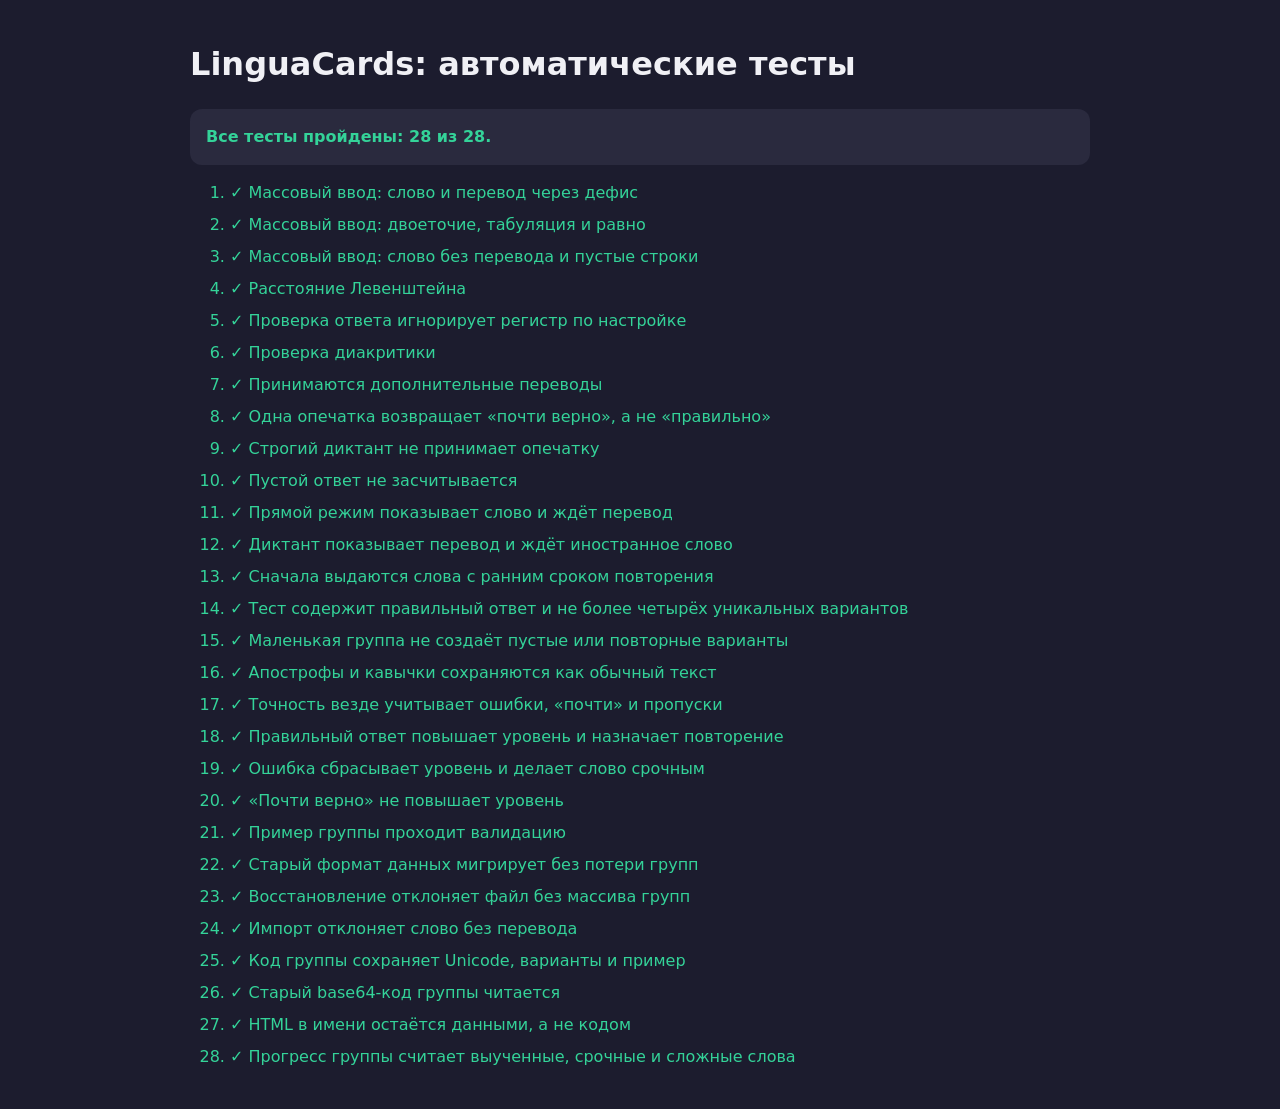
==== tests.html @ a44520cf "Add dictation mode and spaced repetition" ====
<!DOCTYPE html>
<html lang="ru">
<head>
  <meta charset="UTF-8">
  <meta name="viewport" content="width=device-width, initial-scale=1.0">
  <title>LinguaCards — тесты</title>
  <style>
    body { max-width: 900px; margin: 40px auto; padding: 0 20px; font: 16px/1.5 system-ui, sans-serif; background: #1c1c2e; color: #f0f0f5; }
    #testSummary { padding: 16px; border-radius: 12px; background: #2a2a3e; font-weight: 700; }
    #testSummary.passed { color: #34d399; }
    #testSummary.failed { color: #f87171; }
    li { margin: 8px 0; }
    .pass { color: #34d399; }
    .fail { color: #f87171; }
    pre { white-space: pre-wrap; color: #fbbf24; }
  </style>
  <script src="core.js" defer></script>
  <script src="tests.js" defer></script>
</head>
<body>
  <h1>LinguaCards: автоматические тесты</h1>
  <p id="testSummary">Выполняются…</p>
  <ol id="testResults"></ol>
</body>
</html>
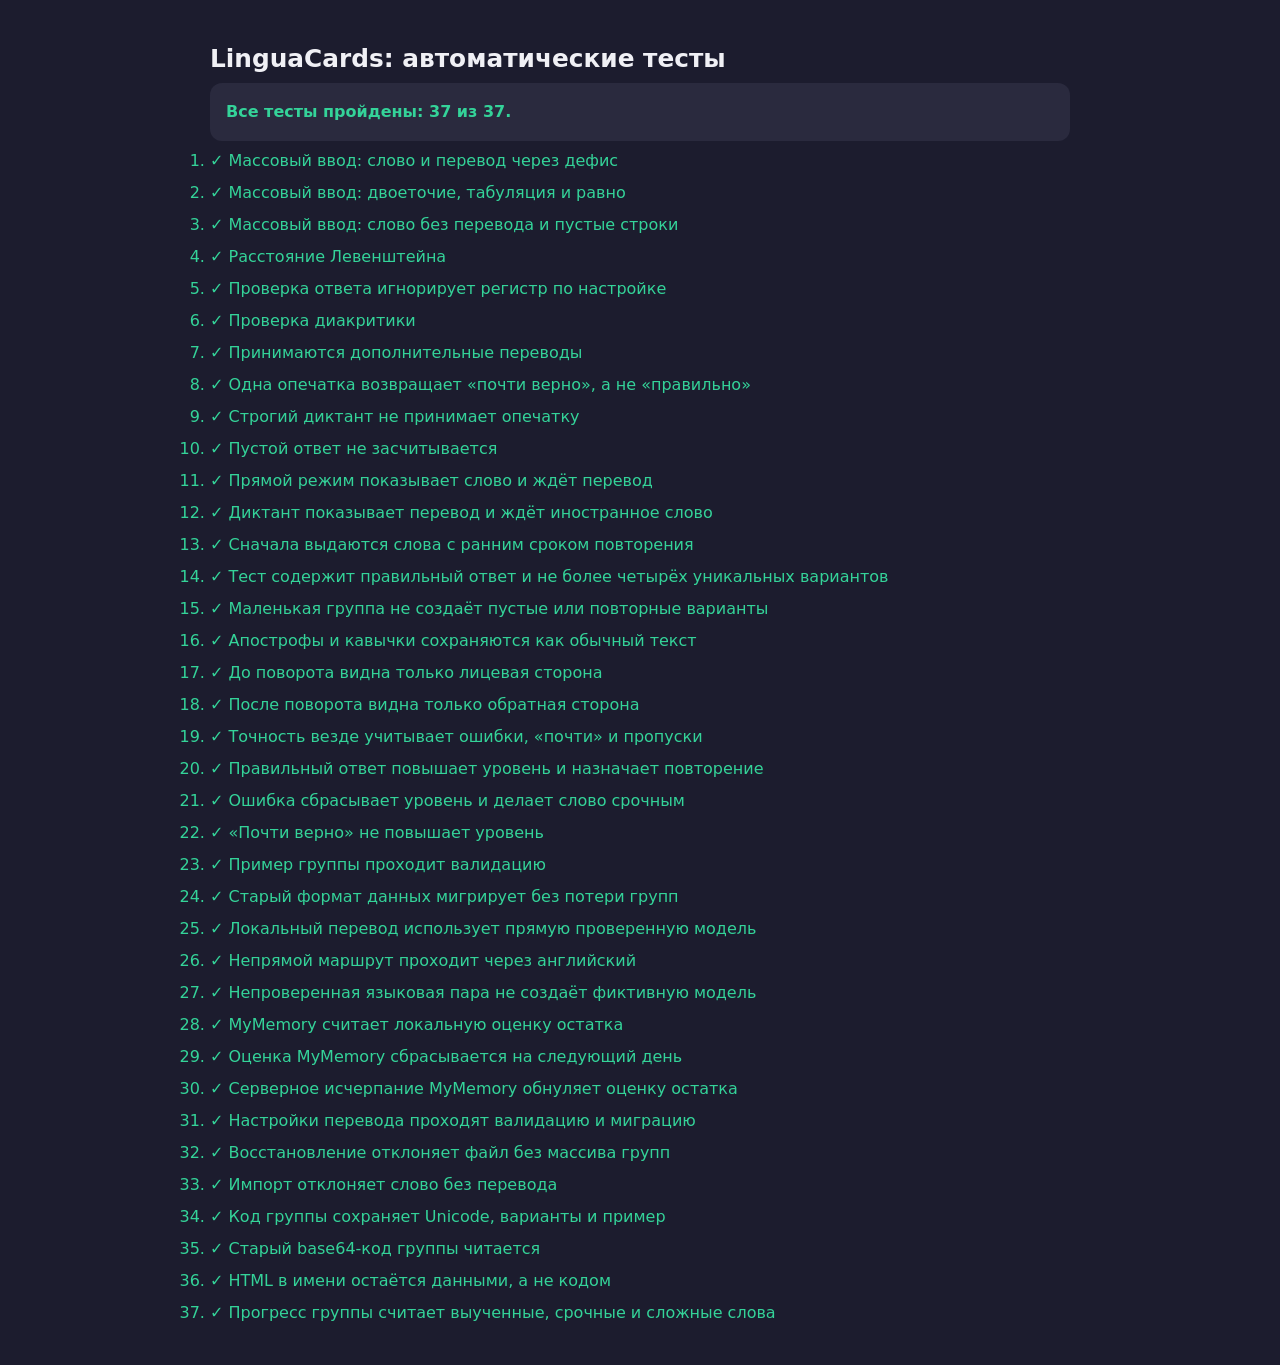
==== commit 18b38a3c: "Add local and MyMemory translation providers" ====
--- a/tests.html
+++ b/tests.html
@@ -4,6 +4,7 @@
   <meta charset="UTF-8">
   <meta name="viewport" content="width=device-width, initial-scale=1.0">
   <title>LinguaCards — тесты</title>
+  <link rel="stylesheet" href="styles.css">
   <style>
     body { max-width: 900px; margin: 40px auto; padding: 0 20px; font: 16px/1.5 system-ui, sans-serif; background: #1c1c2e; color: #f0f0f5; }
     #testSummary { padding: 16px; border-radius: 12px; background: #2a2a3e; font-weight: 700; }
@@ -15,6 +16,7 @@
     pre { white-space: pre-wrap; color: #fbbf24; }
   </style>
   <script src="core.js" defer></script>
+  <script src="translation-models.js" defer></script>
   <script src="tests.js" defer></script>
 </head>
 <body>
--- a/styles.css
+++ b/styles.css
@@ -0,0 +1,519 @@
+*, *::before, *::after { box-sizing: border-box; margin: 0; padding: 0; }
+
+:root {
+  --accent: #6c63ff;
+  --accent-hover: #574fd6;
+  --success: #34d399;
+  --danger: #f87171;
+  --warning: #fbbf24;
+  --radius: 20px;
+  --radius-sm: 12px;
+  --blur: blur(24px);
+  --transition: 0.25s cubic-bezier(.4, 0, .2, 1);
+}
+
+[hidden] { display: none !important; }
+
+body {
+  font-family: -apple-system, BlinkMacSystemFont, "Segoe UI", sans-serif;
+  min-height: 100vh;
+  transition: background var(--transition), color var(--transition);
+  overflow-x: hidden;
+}
+
+body.dark {
+  background: linear-gradient(135deg, #1c1c2e 0%, #2a2a3e 100%);
+  color: #f0f0f5;
+  --glass-bg: rgba(255, 255, 255, .07);
+  --glass-border: rgba(255, 255, 255, .16);
+  --text-muted: rgba(240, 240, 245, .68);
+  --shadow: 0 8px 32px rgba(0, 0, 0, .35);
+  --input-bg: rgba(255, 255, 255, .09);
+}
+
+body.light {
+  background: linear-gradient(135deg, #e8e8f4 0%, #f0eef8 100%);
+  color: #1a1a2e;
+  --glass-bg: rgba(255, 255, 255, .65);
+  --glass-border: rgba(255, 255, 255, .85);
+  --text-muted: rgba(26, 26, 46, .68);
+  --shadow: 0 8px 32px rgba(100, 100, 160, .14);
+  --input-bg: rgba(255, 255, 255, .75);
+}
+
+button, input, textarea, select { font: inherit; }
+button { touch-action: manipulation; }
+button:disabled, input:disabled { opacity: .55; cursor: not-allowed; }
+
+button:focus-visible, input:focus-visible, textarea:focus-visible, select:focus-visible,
+[tabindex]:focus-visible, summary:focus-visible, a:focus-visible {
+  outline: 3px solid var(--warning);
+  outline-offset: 3px;
+}
+
+.sr-only {
+  position: absolute;
+  width: 1px;
+  height: 1px;
+  padding: 0;
+  margin: -1px;
+  overflow: hidden;
+  clip: rect(0, 0, 0, 0);
+  white-space: nowrap;
+  border: 0;
+}
+
+.skip-link {
+  position: fixed;
+  top: 8px;
+  left: 8px;
+  z-index: 1000;
+  padding: 10px 16px;
+  border-radius: 8px;
+  background: var(--accent);
+  color: #fff;
+  transform: translateY(-150%);
+}
+.skip-link:focus { transform: translateY(0); }
+
+.glass, .glass-sm {
+  background: var(--glass-bg);
+  backdrop-filter: var(--blur);
+  -webkit-backdrop-filter: var(--blur);
+  border: 1px solid var(--glass-border);
+  box-shadow: var(--shadow);
+}
+.glass { border-radius: var(--radius); }
+.glass-sm { border-radius: var(--radius-sm); }
+
+#app { position: relative; z-index: 1; min-height: 100vh; display: flex; flex-direction: column; }
+
+header {
+  display: flex;
+  align-items: center;
+  justify-content: space-between;
+  padding: 12px 24px;
+  position: sticky;
+  top: 0;
+  z-index: 100;
+  background: var(--glass-bg);
+  backdrop-filter: var(--blur);
+  -webkit-backdrop-filter: var(--blur);
+  border-bottom: 1px solid var(--glass-border);
+}
+
+.logo { font-size: 1.3rem; font-weight: 800; letter-spacing: -.5px; display: flex; align-items: center; gap: 8px; }
+.logo-text span { color: var(--accent); }
+.header-actions { display: flex; gap: 8px; align-items: center; }
+
+.icon-btn {
+  width: 44px;
+  height: 44px;
+  flex: 0 0 44px;
+  border-radius: 50%;
+  border: 1px solid var(--glass-border);
+  background: var(--glass-bg);
+  cursor: pointer;
+  display: inline-flex;
+  align-items: center;
+  justify-content: center;
+  font-size: 1rem;
+  transition: all var(--transition);
+  color: inherit;
+}
+.icon-btn:hover { background: var(--accent); color: #fff; border-color: var(--accent); }
+
+nav { display: flex; gap: 8px; padding: 14px 24px; justify-content: center; }
+.nav-btn {
+  min-height: 44px;
+  padding: 8px 20px;
+  border-radius: 999px;
+  border: 1px solid var(--glass-border);
+  background: var(--glass-bg);
+  cursor: pointer;
+  font-size: .88rem;
+  font-weight: 600;
+  color: inherit;
+  transition: all var(--transition);
+  white-space: nowrap;
+}
+.nav-btn:hover { background: rgba(108, 99, 255, .15); border-color: var(--accent); }
+.nav-btn.active { background: var(--accent); color: #fff; border-color: var(--accent); }
+
+main { flex: 1; padding: 0 24px 48px; max-width: 1040px; margin: 0 auto; width: 100%; }
+.page { display: none; animation: fadeIn .3s ease; }
+.page.active { display: block; }
+@keyframes fadeIn { from { opacity: 0; transform: translateY(8px); } to { opacity: 1; transform: translateY(0); } }
+
+h1 { font-size: 1.55rem; font-weight: 800; margin-bottom: 6px; }
+h2 { font-size: 1.15rem; font-weight: 800; }
+h3 { font-size: 1rem; font-weight: 700; }
+p { color: var(--text-muted); line-height: 1.6; }
+
+.btn {
+  min-height: 44px;
+  padding: 10px 20px;
+  border-radius: var(--radius-sm);
+  border: 1px solid transparent;
+  cursor: pointer;
+  font-size: .88rem;
+  font-weight: 700;
+  transition: all var(--transition);
+  display: inline-flex;
+  align-items: center;
+  justify-content: center;
+  gap: 6px;
+}
+.btn-primary { background: var(--accent); color: #fff; }
+.btn-primary:hover:not(:disabled) { background: var(--accent-hover); box-shadow: 0 4px 16px rgba(108, 99, 255, .35); }
+.btn-success { background: var(--success); color: #062b20; }
+.btn-danger { background: var(--danger); color: #3b0707; }
+.btn-success:hover:not(:disabled), .btn-danger:hover:not(:disabled) { filter: brightness(1.08); }
+.btn-ghost { background: var(--glass-bg); border-color: var(--glass-border); color: inherit; }
+.btn-ghost:hover:not(:disabled) { background: rgba(108, 99, 255, .12); border-color: var(--accent); }
+.btn-sm { min-height: 44px; padding: 8px 14px; font-size: .8rem; }
+.full-width { width: 100%; }
+.danger-text { color: var(--danger); }
+
+input, textarea, select {
+  width: 100%;
+  min-height: 44px;
+  padding: 10px 14px;
+  border-radius: var(--radius-sm);
+  border: 1px solid var(--glass-border);
+  background: var(--input-bg);
+  color: inherit;
+  font-size: .92rem;
+  transition: border-color var(--transition), box-shadow var(--transition);
+}
+input::placeholder, textarea::placeholder { color: var(--text-muted); }
+textarea { resize: vertical; }
+select option { background: #2a2a3e; color: #f0f0f5; }
+body.light select option { background: #fff; color: #1a1a2e; }
+
+label, .field-label, legend {
+  display: block;
+  margin-bottom: 6px;
+  font-size: .78rem;
+  font-weight: 700;
+  color: var(--text-muted);
+  letter-spacing: .4px;
+}
+.form-group { margin-bottom: 16px; }
+.no-margin { margin: 0; }
+.two-col { display: grid; grid-template-columns: 1fr 1fr; gap: 12px; }
+
+.section-header { display: flex; align-items: center; justify-content: space-between; margin-bottom: 18px; gap: 16px; }
+.section-heading { min-width: 0; }
+.section-actions { display: flex; gap: 8px; flex-shrink: 0; }
+.stats-subtitle { margin-bottom: 20px; }
+
+.groups-grid { display: grid; grid-template-columns: repeat(auto-fill, minmax(290px, 1fr)); gap: 16px; }
+.group-card { padding: 20px; transition: transform var(--transition); }
+.group-card:hover { transform: translateY(-3px); }
+.group-card-header { display: flex; align-items: flex-start; justify-content: space-between; gap: 10px; margin-bottom: 8px; }
+.group-card-heading { flex: 1; min-width: 0; }
+.group-title { font-size: 1.05rem; font-weight: 800; overflow-wrap: anywhere; }
+.group-meta { font-size: .8rem; color: var(--text-muted); margin-top: 5px; }
+.group-desc { font-size: .78rem; color: var(--text-muted); margin-top: 5px; overflow-wrap: anywhere; }
+.badge { display: inline-block; padding: 4px 10px; border-radius: 999px; font-size: .72rem; font-weight: 700; white-space: nowrap; }
+.badge-success { background: rgba(52, 211, 153, .18); color: var(--success); }
+.word-chips { display: flex; flex-wrap: wrap; gap: 5px; margin-top: 10px; }
+.word-chip { padding: 4px 9px; border-radius: 999px; font-size: .75rem; background: rgba(108, 99, 255, .1); border: 1px solid rgba(108, 99, 255, .25); overflow-wrap: anywhere; }
+.learning-meta { display: flex; flex-wrap: wrap; gap: 7px 12px; margin-top: 12px; font-size: .76rem; color: var(--text-muted); }
+.learning-meta strong { color: inherit; }
+.group-actions { display: flex; gap: 7px; margin-top: 16px; flex-wrap: wrap; }
+.group-actions .btn-danger { width: 44px; padding: 8px; }
+.empty-state { text-align: center; padding: 50px 20px; grid-column: 1 / -1; }
+.empty-state .es-icon { font-size: 3rem; margin-bottom: 14px; }
+.empty-state h2 { margin-bottom: 8px; }
+.empty-state p { margin-bottom: 18px; }
+.empty-actions { display: flex; justify-content: center; gap: 8px; flex-wrap: wrap; }
+
+.stats-top { display: grid; grid-template-columns: repeat(5, 1fr); gap: 12px; margin-bottom: 22px; }
+.stat-card { padding: 18px 10px; text-align: center; }
+.stat-num { font-size: 1.8rem; font-weight: 900; color: var(--accent); display: block; }
+.stat-label { font-size: .76rem; color: var(--text-muted); font-weight: 600; margin-top: 4px; }
+.stats-section { padding: 22px; margin-bottom: 14px; }
+.stats-section h2 { margin-bottom: 12px; }
+.stat-bar-wrap { margin-bottom: 16px; }
+.stat-bar-wrap:last-child { margin-bottom: 0; }
+.stat-bar-label { display: flex; justify-content: space-between; gap: 12px; font-size: .82rem; margin-bottom: 6px; font-weight: 600; }
+.stat-bar-track { height: 10px; background: var(--glass-bg); border-radius: 999px; overflow: hidden; border: 1px solid var(--glass-border); }
+.stat-bar-fill { height: 100%; border-radius: 999px; transition: width .6s ease; }
+.stat-learning { font-size: .74rem; color: var(--text-muted); margin-top: 5px; }
+.recent-list { display: flex; flex-direction: column; gap: 8px; }
+.recent-session { padding: 12px 16px; display: flex; align-items: center; gap: 12px; }
+.recent-icon { font-size: 1.3rem; }
+.recent-main { flex: 1; min-width: 0; }
+.recent-title { font-weight: 700; font-size: .88rem; overflow-wrap: anywhere; }
+.recent-date { font-size: .74rem; color: var(--text-muted); }
+.recent-result { text-align: right; flex-shrink: 0; }
+.recent-pct { font-weight: 900; }
+.recent-count { font-size: .72rem; color: var(--text-muted); }
+.empty-note { text-align: center; padding: 16px 0; }
+
+.modal-overlay {
+  position: fixed;
+  inset: 0;
+  z-index: 300;
+  display: flex;
+  align-items: center;
+  justify-content: center;
+  background: rgba(0, 0, 0, .55);
+  backdrop-filter: blur(10px);
+  -webkit-backdrop-filter: blur(10px);
+  padding: 20px;
+  overflow-y: auto;
+}
+.modal {
+  padding: 26px;
+  max-width: 680px;
+  width: 100%;
+  max-height: calc(100dvh - 40px);
+  overflow-y: auto;
+  animation: modalIn .2s ease;
+}
+@keyframes modalIn { from { opacity: 0; transform: scale(.97); } to { opacity: 1; transform: scale(1); } }
+.modal-header { display: flex; align-items: center; justify-content: space-between; gap: 12px; margin-bottom: 20px; }
+.modal-header h2 { overflow-wrap: anywhere; }
+.modal-footer { display: flex; gap: 10px; justify-content: flex-end; margin-top: 20px; flex-wrap: wrap; }
+.small-modal { max-width: 480px; }
+.small-modal > p, .small-modal form > p { margin-bottom: 14px; }
+.confirm-modal { max-width: 400px; }
+.settings-modal { max-width: 580px; }
+
+.tab-switcher { display: flex; gap: 6px; margin-bottom: 18px; background: var(--glass-bg); border: 1px solid var(--glass-border); border-radius: var(--radius-sm); padding: 4px; }
+.tab-btn { flex: 1; min-height: 44px; padding: 8px; border-radius: 9px; border: none; background: transparent; cursor: pointer; font-size: .85rem; font-weight: 700; color: var(--text-muted); }
+.tab-btn.active { background: var(--accent); color: #fff; }
+.tab-content { display: none; }
+.tab-content.active { display: block; }
+
+.words-editor { max-height: 400px; overflow-y: auto; padding: 2px 4px 2px 2px; margin-bottom: 8px; }
+.word-row { padding: 10px; margin-bottom: 10px; border: 1px solid var(--glass-border); border-radius: var(--radius-sm); background: rgba(108, 99, 255, .04); }
+.word-row-main { display: grid; grid-template-columns: minmax(0, 1fr) 24px minmax(0, 1fr) auto; gap: 7px; align-items: end; }
+.word-field { min-width: 0; }
+.word-field label { font-size: .68rem; margin-bottom: 4px; }
+.word-row-actions { display: flex; gap: 5px; }
+.lang-sep { display: flex; align-items: center; justify-content: center; color: var(--text-muted); min-height: 44px; }
+.translate-btn, .remove-word-btn { width: 44px; height: 44px; padding: 0; }
+.remove-word-btn { background: transparent; border: 1px solid transparent; color: var(--text-muted); border-radius: 50%; cursor: pointer; font-size: 1rem; }
+.remove-word-btn:hover { background: var(--danger); color: #3b0707; }
+.word-details { margin-top: 10px; }
+.word-details summary { cursor: pointer; color: var(--text-muted); font-size: .78rem; min-height: 32px; padding: 6px 0; }
+.word-details-grid { display: grid; grid-template-columns: 1fr 1fr; gap: 10px; padding-top: 8px; }
+.word-details-grid .wide { grid-column: 1 / -1; }
+.word-details label { font-size: .68rem; }
+.add-word-row { margin-top: 4px; }
+
+.bulk-textarea { min-height: 170px; font-family: ui-monospace, monospace; font-size: .85rem; line-height: 1.6; }
+.bulk-hint { font-size: .78rem; color: var(--text-muted); margin-top: 8px; line-height: 1.6; }
+.bulk-hint code { background: rgba(108, 99, 255, .12); padding: 1px 5px; border-radius: 4px; }
+.bulk-actions { display: flex; gap: 8px; margin-top: 10px; flex-wrap: wrap; align-items: center; }
+.bulk-status { font-size: .8rem; color: var(--text-muted); }
+.translate-all-progress { height: 6px; background: var(--glass-bg); border-radius: 999px; overflow: hidden; border: 1px solid var(--glass-border); margin-top: 10px; }
+.translate-all-bar { height: 100%; background: linear-gradient(90deg, var(--accent), var(--success)); transition: width .3s ease; width: 0; }
+.bulk-preview { margin-top: 12px; }
+.bulk-preview-title { font-size: .78rem; color: var(--text-muted); font-weight: 700; margin-bottom: 6px; }
+.bulk-preview-list { max-height: 170px; overflow-y: auto; }
+.bulk-preview-item { display: flex; gap: 8px; padding: 7px 9px; border-radius: 8px; font-size: .82rem; margin-bottom: 4px; align-items: center; }
+.bulk-preview-item.has-translate { background: rgba(52, 211, 153, .08); border: 1px solid rgba(52, 211, 153, .2); }
+.bulk-preview-item.no-translate { background: rgba(251, 191, 36, .08); border: 1px solid rgba(251, 191, 36, .2); }
+.bulk-preview-item.translating { background: rgba(108, 99, 255, .08); border: 1px solid rgba(108, 99, 255, .2); }
+.bpi-word, .bpi-translate { flex: 1; min-width: 0; overflow-wrap: anywhere; }
+.bpi-word { font-weight: 700; }
+.bpi-translate { color: var(--text-muted); }
+.bpi-translate.done { color: var(--success); }
+.bpi-translate.pending { color: var(--warning); }
+.bpi-translate.loading { color: var(--accent); }
+
+.mode-list { display: flex; flex-direction: column; gap: 9px; margin-top: 8px; }
+.mode-card { width: 100%; min-height: 62px; padding: 12px 15px; cursor: pointer; border-radius: var(--radius-sm); border: 2px solid var(--glass-border); background: var(--glass-bg); display: flex; align-items: center; gap: 12px; color: inherit; text-align: left; }
+.mode-card:hover { border-color: var(--accent); background: rgba(108, 99, 255, .08); }
+.mode-card.selected { border-color: var(--accent); background: rgba(108, 99, 255, .15); }
+.mode-icon { font-size: 1.4rem; flex-shrink: 0; }
+.mode-title, .mode-desc { display: block; }
+.mode-title { font-size: .88rem; font-weight: 700; }
+.mode-desc { font-size: .76rem; color: var(--text-muted); margin-top: 3px; }
+.order-fieldset { border: 0; }
+.order-tabs { display: flex; gap: 8px; }
+.order-tab { flex: 1; position: relative; }
+.order-tab input { position: absolute; opacity: 0; width: 1px; height: 1px; }
+.order-tab label { display: flex; align-items: center; justify-content: center; min-height: 48px; text-align: center; padding: 8px; border-radius: var(--radius-sm); border: 1px solid var(--glass-border); cursor: pointer; background: var(--glass-bg); color: inherit; }
+.order-tab input:checked + label { background: var(--accent); color: #fff; border-color: var(--accent); }
+.order-tab input:focus-visible + label { outline: 3px solid var(--warning); outline-offset: 3px; }
+.check-row { display: flex; align-items: center; gap: 10px; min-height: 44px; color: inherit; font-size: .84rem; cursor: pointer; }
+.check-row input { width: 22px; min-height: 22px; flex-shrink: 0; accent-color: var(--accent); }
+
+.settings-block { margin-bottom: 20px; }
+.settings-block h3 { padding-bottom: 10px; border-bottom: 1px solid var(--glass-border); margin-bottom: 4px; }
+.settings-row { display: flex; align-items: center; justify-content: space-between; padding: 12px 0; border-bottom: 1px solid var(--glass-border); gap: 14px; }
+.settings-row:last-child { border-bottom: none; }
+.sr-info { flex: 1; }
+.sr-title { font-weight: 700; font-size: .9rem; }
+.sr-desc { font-size: .78rem; color: var(--text-muted); margin-top: 3px; line-height: 1.5; }
+.settings-note { margin-bottom: 10px; font-size: .8rem; }
+.settings-footer { text-align: center; padding-top: 8px; font-size: .76rem; }
+.provider-options { display: grid; gap: 8px; margin: 8px 0 14px; }
+.provider-option { padding: 13px 15px; border: 2px solid var(--glass-border); border-radius: var(--radius-sm); background: var(--glass-bg); color: inherit; text-align: left; cursor: pointer; }
+.provider-option.selected { border-color: var(--accent); background: rgba(108, 99, 255, .15); }
+.provider-option strong, .provider-option span { display: block; }
+.provider-option span { margin-top: 4px; color: var(--text-muted); font-size: .78rem; line-height: 1.5; }
+.provider-note { margin-bottom: 12px; padding: 10px 12px; border: 1px solid var(--glass-border); border-radius: var(--radius-sm); color: var(--text-muted); font-size: .78rem; line-height: 1.5; }
+.provider-note:empty { display: none; }
+.model-status { margin: 10px 0; color: var(--text-muted); font-size: .8rem; line-height: 1.5; overflow-wrap: anywhere; }
+.model-progress, .translate-all-progress { height: 7px; background: var(--glass-bg); border-radius: 999px; overflow: hidden; border: 1px solid var(--glass-border); }
+.model-progress > div { height: 100%; width: 0; background: linear-gradient(90deg, var(--accent), var(--success)); transition: width .2s ease; }
+.settings-actions { display: flex; gap: 8px; flex-wrap: wrap; margin-top: 12px; }
+.warning-note { color: var(--warning); }
+.quota-line { display: grid; gap: 7px; margin: 10px 0; font-size: .8rem; color: var(--text-muted); }
+.quota-line progress { width: 100%; height: 10px; accent-color: var(--accent); }
+.onboarding-footer { align-items: center; }
+.onboarding-footer .btn { flex: 1 1 auto; }
+.toggle { position: relative; width: 52px; height: 32px; cursor: pointer; flex-shrink: 0; margin: 0; }
+.toggle input { position: absolute; opacity: 0; width: 1px; height: 1px; }
+.toggle-track { position: absolute; inset: 2px 0; border-radius: 999px; background: rgba(108, 99, 255, .15); border: 1px solid var(--glass-border); }
+.toggle-thumb { position: absolute; top: 6px; left: 4px; width: 20px; height: 20px; border-radius: 50%; background: #fff; box-shadow: 0 2px 5px rgba(0, 0, 0, .2); transition: transform var(--transition); pointer-events: none; }
+.toggle input:checked + .toggle-track { background: var(--accent); border-color: var(--accent); }
+.toggle input:checked ~ .toggle-thumb { transform: translateX(24px); }
+.toggle input:focus-visible + .toggle-track { outline: 3px solid var(--warning); outline-offset: 3px; }
+.lang-site-grid { display: flex; gap: 8px; flex-wrap: wrap; margin-top: 8px; }
+.lang-site-opt { min-height: 44px; padding: 8px 16px; border-radius: 999px; border: 1px solid var(--glass-border); background: var(--glass-bg); cursor: pointer; font-size: .84rem; font-weight: 700; color: inherit; }
+.lang-site-opt.active { background: var(--accent); color: #fff; border-color: var(--accent); }
+.file-label { cursor: pointer; }
+.file-label input { position: absolute; opacity: 0; width: 1px; height: 1px; }
+.file-label:focus-within { outline: 3px solid var(--warning); outline-offset: 3px; }
+
+.share-code-box { font-family: ui-monospace, monospace; font-size: .78rem; padding: 12px; word-break: break-all; border-radius: var(--radius-sm); background: rgba(0, 0, 0, .12); border: 1px solid var(--glass-border); max-height: 160px; overflow-y: auto; user-select: all; }
+#importCode { min-height: 100px; }
+
+.study-fullscreen { position: fixed; inset: 0; z-index: 200; display: flex; flex-direction: column; overflow-y: auto; background: linear-gradient(135deg, #1c1c2e 0%, #2a2a3e 100%); }
+body.light .study-fullscreen { background: linear-gradient(135deg, #e8e8f4 0%, #f0eef8 100%); }
+.study-fs-header { display: flex; align-items: center; gap: 12px; padding: 14px 24px; border-bottom: 1px solid var(--glass-border); background: var(--glass-bg); flex-shrink: 0; }
+.study-fs-body { flex: 1; padding: 24px; max-width: 760px; margin: 0 auto; width: 100%; }
+.study-group-name { font-size: .8rem; color: var(--text-muted); max-width: 170px; overflow: hidden; text-overflow: ellipsis; white-space: nowrap; }
+.progress-bar-wrap { flex: 1; height: 9px; background: var(--glass-bg); border-radius: 999px; overflow: hidden; border: 1px solid var(--glass-border); }
+.progress-bar-fill { height: 100%; background: linear-gradient(90deg, var(--accent), var(--success)); transition: width .4s ease; }
+.progress-text { font-size: .82rem; font-weight: 700; color: var(--text-muted); white-space: nowrap; }
+.flashcard-scene { perspective: 1200px; width: 100%; max-width: 580px; height: 280px; margin: 0 auto 20px; }
+.flashcard { width: 100%; height: 100%; position: relative; transform-style: preserve-3d; transition: transform .6s cubic-bezier(.4, 0, .2, 1); }
+.flashcard.clickable { cursor: pointer; }
+.flashcard.flipped { transform: rotateY(180deg); }
+.card-face { position: absolute; inset: 0; backface-visibility: hidden; -webkit-backface-visibility: hidden; display: flex; flex-direction: column; align-items: center; justify-content: center; padding: 26px 24px; border-radius: var(--radius); text-align: center; border: 1px solid var(--glass-border); background: var(--glass-bg); box-shadow: var(--shadow); overflow-y: auto; opacity: 0; visibility: hidden; pointer-events: none; transition: opacity 0s linear .3s, visibility 0s linear .3s; }
+.card-front { opacity: 1; visibility: visible; pointer-events: auto; }
+.card-back { transform: rotateY(180deg); }
+.flashcard.flipped .card-front { opacity: 0; visibility: hidden; pointer-events: none; }
+.flashcard.flipped .card-back { opacity: 1; visibility: visible; pointer-events: auto; }
+.card-label { font-size: .72rem; text-transform: uppercase; letter-spacing: 1px; color: var(--text-muted); margin-bottom: 10px; font-weight: 700; }
+.card-word { font-size: 2rem; font-weight: 900; line-height: 1.25; overflow-wrap: anywhere; unicode-bidi: plaintext; }
+.card-extra { font-size: .82rem; color: var(--text-muted); line-height: 1.5; margin-top: 12px; max-width: 100%; overflow-wrap: anywhere; white-space: pre-line; }
+.card-extra:empty { display: none; }
+.card-tap-hint { font-size: .75rem; color: var(--text-muted); margin-top: 14px; }
+.answer-area { max-width: 580px; margin: 0 auto; }
+.answer-row { display: flex; gap: 8px; margin-bottom: 10px; }
+.answer-row input { flex: 1; }
+.check-btn { width: 48px; padding: 8px; }
+#answerFeedback { text-align: center; padding: 10px; border-radius: var(--radius-sm); font-weight: 700; font-size: .9rem; display: none; }
+#answerFeedback.correct { background: rgba(52, 211, 153, .12); color: var(--success); display: block; }
+#answerFeedback.almost { background: rgba(251, 191, 36, .12); color: var(--warning); display: block; }
+#answerFeedback.wrong { background: rgba(248, 113, 113, .12); color: var(--danger); display: block; }
+.hint-strip { display: flex; gap: 5px; flex-wrap: wrap; justify-content: center; margin-bottom: 12px; min-height: 20px; }
+.hint-letter { width: 34px; height: 34px; border-radius: 7px; display: flex; align-items: center; justify-content: center; font-size: .9rem; font-weight: 800; border: 2px solid var(--glass-border); background: var(--glass-bg); }
+.hint-letter.revealed { border-color: var(--accent); color: var(--accent); }
+.hint-letter.space-letter { border-color: transparent; background: transparent; width: 14px; }
+.answer-hint-row { display: flex; gap: 8px; margin-top: 8px; }
+.fc-controls { display: flex; gap: 10px; justify-content: center; margin-top: 14px; flex-wrap: wrap; }
+.test-question { padding: 22px 24px; margin-bottom: 14px; border-radius: var(--radius); background: var(--glass-bg); border: 1px solid var(--glass-border); }
+.test-q-word { font-size: 1.5rem; font-weight: 800; margin-bottom: 16px; text-align: center; overflow-wrap: anywhere; unicode-bidi: plaintext; }
+.test-q-extra { text-align: center; color: var(--text-muted); font-size: .8rem; margin: -8px 0 14px; }
+.test-options { display: grid; grid-template-columns: 1fr 1fr; gap: 10px; }
+.test-option { min-height: 52px; padding: 12px 16px; border-radius: var(--radius-sm); border: 2px solid var(--glass-border); background: var(--glass-bg); cursor: pointer; font-size: .9rem; font-weight: 600; color: inherit; overflow-wrap: anywhere; }
+.test-option:hover:not(:disabled) { border-color: var(--accent); background: rgba(108, 99, 255, .12); }
+.test-option.correct-ans { border-color: var(--success); background: rgba(52, 211, 153, .15); color: var(--success); }
+.test-option.wrong-ans { border-color: var(--danger); background: rgba(248, 113, 113, .15); color: var(--danger); }
+.test-note { text-align: center; color: var(--text-muted); font-size: .78rem; }
+
+.results-wrap { display: flex; align-items: center; justify-content: center; padding: 10px 0; }
+.results-card { padding: 30px; text-align: center; max-width: 520px; width: 100%; }
+.results-emoji { font-size: 2.8rem; }
+.results-card h2 { margin-top: 10px; }
+.results-score { font-size: 3.2rem; font-weight: 900; color: var(--accent); margin: 14px 0 4px; }
+.results-pct { font-size: 1.1rem; color: var(--text-muted); margin-bottom: 16px; }
+.results-row { display: grid; grid-template-columns: repeat(4, 1fr); gap: 10px; margin: 14px 0; }
+.rn { font-size: 1.5rem; font-weight: 900; display: block; }
+.rl { font-size: .74rem; color: var(--text-muted); }
+.result-correct { color: var(--success); }
+.result-almost { color: var(--warning); }
+.result-wrong { color: var(--danger); }
+.result-skip { color: var(--text-muted); }
+.results-actions { display: flex; gap: 10px; justify-content: center; margin-top: 20px; flex-wrap: wrap; }
+.wrong-list { text-align: left; margin-top: 14px; font-size: .82rem; max-height: 240px; overflow-y: auto; }
+.wrong-list-title { font-size: .8rem; font-weight: 700; color: var(--danger); margin-bottom: 6px; }
+.wrong-item { padding: 7px 0; border-bottom: 1px solid var(--glass-border); color: var(--text-muted); overflow-wrap: anywhere; }
+
+#toastWrap { position: fixed; bottom: 22px; right: 22px; z-index: 500; display: flex; flex-direction: column; gap: 8px; max-width: min(360px, calc(100vw - 28px)); }
+.toast { padding: 12px 16px; border-radius: var(--radius-sm); font-size: .87rem; font-weight: 600; background: var(--glass-bg); backdrop-filter: var(--blur); border: 1px solid var(--glass-border); box-shadow: var(--shadow); animation: toastIn .25s ease; display: flex; align-items: flex-start; gap: 8px; overflow-wrap: anywhere; }
+.toast.success { border-color: var(--success); }
+.toast.error { border-color: var(--danger); }
+.toast.info { border-color: var(--accent); }
+.toast.warning { border-color: var(--warning); }
+@keyframes toastIn { from { opacity: 0; transform: translateY(8px); } to { opacity: 1; transform: translateY(0); } }
+@keyframes toastOut { to { opacity: 0; transform: translateY(8px); } }
+.noscript { position: fixed; inset: 20px; z-index: 1000; padding: 20px; background: #1c1c2e; color: #fff; }
+
+::-webkit-scrollbar { width: 7px; height: 7px; }
+::-webkit-scrollbar-track { background: transparent; }
+::-webkit-scrollbar-thumb { background: rgba(108, 99, 255, .35); border-radius: 999px; }
+
+@media (max-width: 800px) {
+  .stats-top { grid-template-columns: repeat(3, 1fr); }
+  .study-group-name { display: none; }
+}
+
+@media (max-width: 600px) {
+  header { padding: 10px 14px; }
+  main { padding: 0 14px 36px; }
+  nav { padding: 10px 14px; gap: 6px; }
+  .nav-btn { padding: 8px 14px; font-size: .82rem; }
+  h1 { font-size: 1.3rem; }
+  .section-header { flex-direction: column; align-items: stretch; gap: 12px; }
+  .section-actions { width: 100%; }
+  .section-actions .btn { flex: 1; }
+  .groups-grid { grid-template-columns: 1fr; }
+  .group-card { padding: 17px; }
+  .group-actions .btn { flex: 1 1 auto; }
+  .group-actions .btn-danger { flex: 0 0 44px; }
+  .stats-top { grid-template-columns: repeat(2, 1fr); gap: 8px; }
+  .stat-card { padding: 14px 8px; }
+  .stat-num { font-size: 1.5rem; }
+  .stats-section { padding: 17px; }
+  .stat-bar-label { flex-direction: column; gap: 2px; }
+  .modal-overlay { padding: 10px; align-items: flex-start; }
+  .modal { padding: 18px 16px; max-height: calc(100dvh - 20px); margin: auto 0; }
+  .two-col, .word-details-grid { grid-template-columns: 1fr; }
+  .word-details-grid .wide { grid-column: auto; }
+  .word-row-main { grid-template-columns: minmax(0, 1fr) auto; align-items: end; }
+  .word-row-main .word-field { grid-column: 1; }
+  .word-row-main .lang-sep { display: none; }
+  .word-row-actions { grid-column: 2; grid-row: 1 / 3; flex-direction: column; }
+  .words-editor { max-height: 430px; }
+  .order-tabs { flex-direction: column; }
+  .study-fs-header { padding: 10px 12px; gap: 8px; }
+  .study-fs-body { padding: 16px 14px; }
+  .study-fs-header .btn { padding: 8px 10px; }
+  .flashcard-scene { height: 300px; }
+  .card-word { font-size: 1.6rem; }
+  .card-face { padding: 22px 18px; }
+  .test-options { grid-template-columns: 1fr; }
+  .test-question { padding: 18px 14px; }
+  .results-card { padding: 22px 14px; }
+  .results-score { font-size: 2.7rem; }
+  .results-row { gap: 5px; }
+  .rn { font-size: 1.3rem; }
+  .rl { font-size: .68rem; }
+  #toastWrap { right: 14px; bottom: 14px; }
+}
+
+@media (prefers-reduced-motion: reduce) {
+  *, *::before, *::after { animation-duration: .01ms !important; animation-iteration-count: 1 !important; transition-duration: .01ms !important; transition-delay: 0s !important; scroll-behavior: auto !important; }
+}
